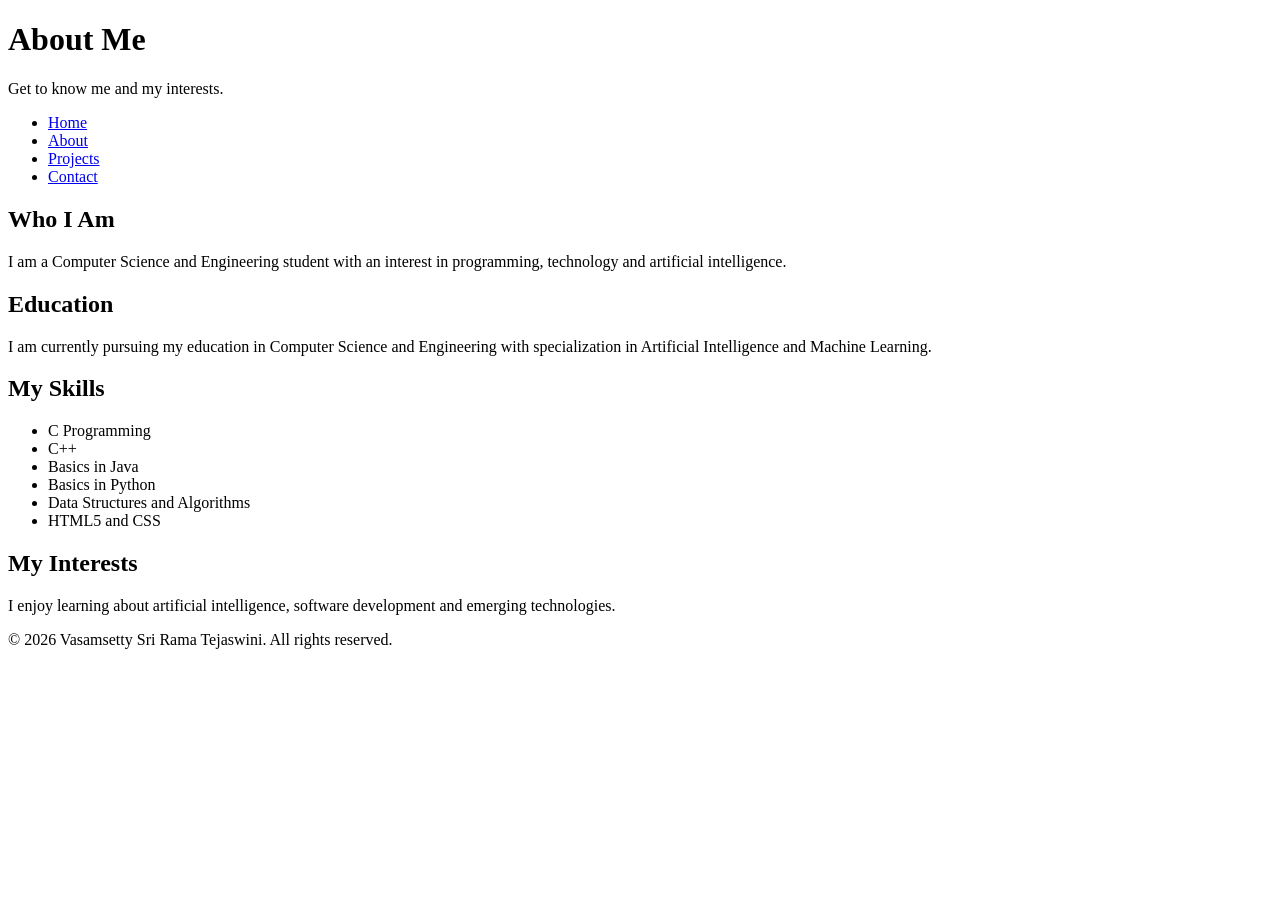
==== about.html @ 848265bd "Add portfolio website" ====
<!DOCTYPE html>
<html lang="en">

<head>
    <meta charset="UTF-8">

    <meta name="viewport" content="width=device-width, initial-scale=1.0">

    <meta name="description"
        content="Learn more about Vasamsetty Sri Rama Tejaswini, a Computer Science and Engineering student specializing in Artificial Intelligence and Machine Learning.">

    <meta name="author" content="Vasamsetty Sri Rama Tejaswini">

    <title>About Me | Vasamsetty Sri Rama Tejaswini</title>

    <link rel="stylesheet" href="css/style.css">
</head>

<body>

    <header>
        <h1>About Me</h1>
        <p>Get to know me and my interests.</p>
    </header>

    <nav aria-label="Main navigation">
        <ul>
            <li>
                <a href="index.html">Home</a>
            </li>

            <li>
                <a href="about.html" aria-current="page">About</a>
            </li>

            <li>
                <a href="projects.html">Projects</a>
            </li>

            <li>
                <a href="contact.html">Contact</a>
            </li>
        </ul>
    </nav>

    <main>

        <section aria-labelledby="who-i-am">
            <h2 id="who-i-am">Who I Am</h2>

            <p>
                I am a Computer Science and Engineering student
                with an interest in programming, technology and
                artificial intelligence.
            </p>
        </section>


        <section aria-labelledby="education">
            <h2 id="education">Education</h2>

            <p>
                I am currently pursuing my education in Computer
                Science and Engineering with specialization in
                Artificial Intelligence and Machine Learning.
            </p>
        </section>


        <section aria-labelledby="skills">
            <h2 id="skills">My Skills</h2>

            <ul>
                <li>C Programming</li>
                <li>C++</li>
                <li>Basics in Java</li>
                <li>Basics in Python</li>
                <li>Data Structures and Algorithms</li>
                <li>HTML5 and CSS</li>
            </ul>
        </section>


        <section aria-labelledby="interests">
            <h2 id="interests">My Interests</h2>

            <p>
                I enjoy learning about artificial intelligence,
                software development and emerging technologies.
            </p>
        </section>

    </main>


    <footer>
        <p>&copy; 2026 Vasamsetty Sri Rama Tejaswini. All rights reserved.</p>
    </footer>

</body>

</html>
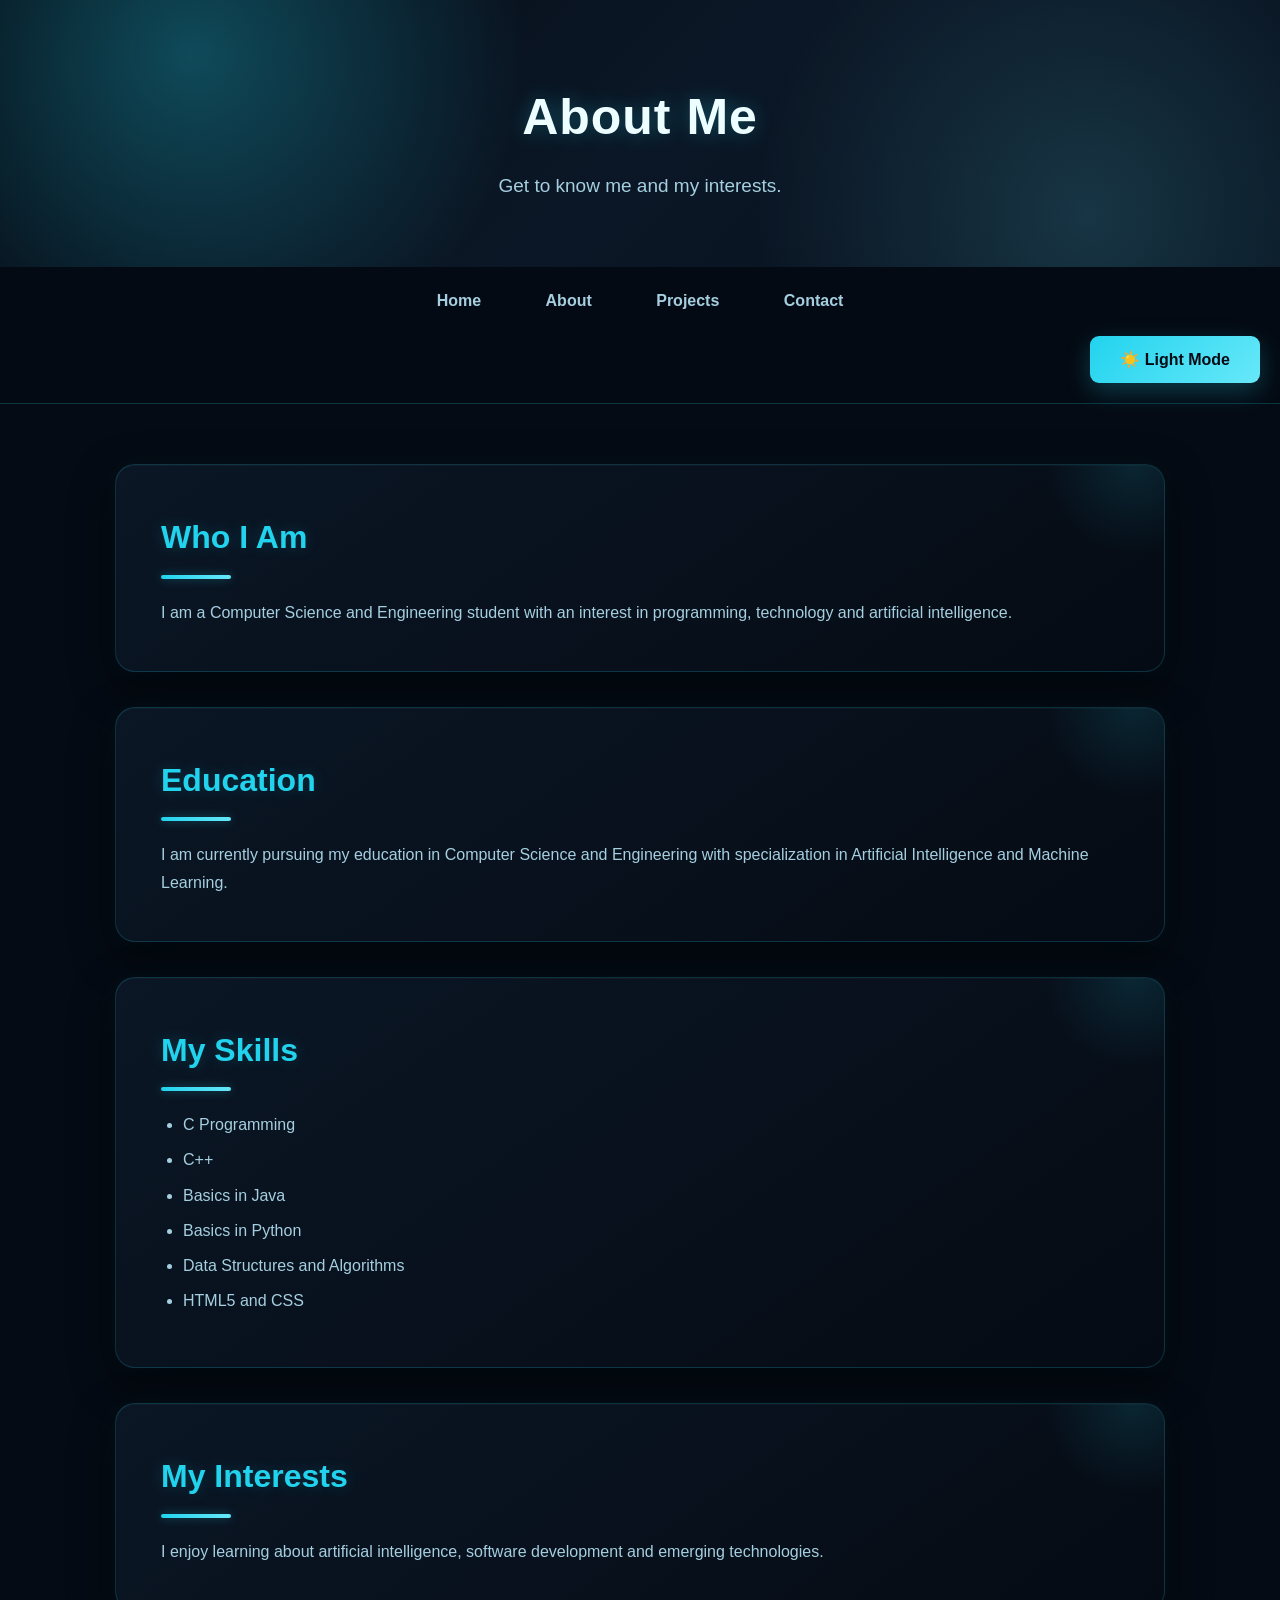
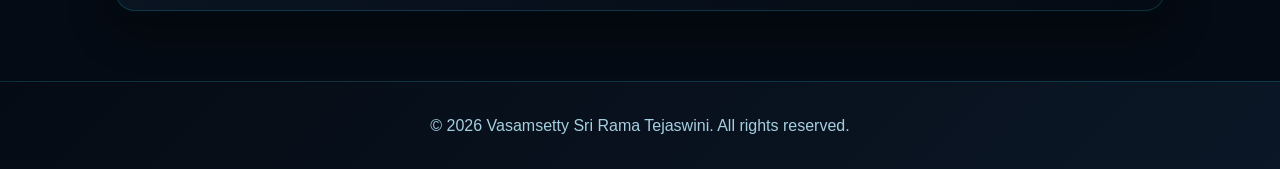
==== commit 95e863af: "Update about.html" ====
--- a/about.html
+++ b/about.html
@@ -41,6 +41,10 @@
                 <a href="contact.html">Contact</a>
             </li>
         </ul>
+
+        <button id="theme-toggle" type="button" aria-label="Toggle light and dark theme">
+            ☀️ Light Mode
+        </button>
     </nav>
 
     <main>
@@ -97,6 +101,27 @@
         <p>&copy; 2026 Vasamsetty Sri Rama Tejaswini. All rights reserved.</p>
     </footer>
 
+    <script>
+    document.addEventListener("DOMContentLoaded", function () {
+
+    const button = document.getElementById("theme-toggle");
+
+    button.addEventListener("click", function () {
+
+        document.documentElement.classList.toggle("light-mode");
+
+        if (document.documentElement.classList.contains("light-mode")) {
+            button.textContent = "🌙 Dark Mode";
+        } else {
+            button.textContent = "☀️ Light Mode";
+        }
+
+    });
+
+});
+</script>
+
 </body>
 
-</html>+</html>
+</html>
--- a/css/style.css
+++ b/css/style.css
@@ -0,0 +1,533 @@
+/* =========================================
+   MODERN DARK CYAN PORTFOLIO
+========================================= */
+
+* {
+    margin: 0;
+    padding: 0;
+    box-sizing: border-box;
+}
+
+html {
+    scroll-behavior: smooth;
+}
+
+body {
+    font-family: "Segoe UI", Arial, sans-serif;
+    background: #050B14;
+    color: #ECFEFF;
+    line-height: 1.7;
+}
+
+
+/* =========================================
+   HEADER
+========================================= */
+
+header {
+    background:
+        radial-gradient(
+            circle at 15% 20%,
+            rgba(34, 211, 238, 0.30),
+            transparent 30%
+        ),
+        radial-gradient(
+            circle at 85% 80%,
+            rgba(103, 232, 249, 0.16),
+            transparent 30%
+        ),
+        linear-gradient(
+            135deg,
+            #050B14,
+            #0B1726,
+            #07111F
+        );
+
+    color: #ECFEFF;
+    text-align: center;
+    padding: 75px 20px 65px;
+    position: relative;
+    overflow: hidden;
+}
+
+header h1 {
+    font-size: 50px;
+    font-weight: 700;
+    letter-spacing: 1px;
+    margin-bottom: 10px;
+    position: relative;
+    z-index: 2;
+
+    text-shadow:
+        0 0 20px rgba(34, 211, 238, 0.30);
+}
+
+header p {
+    font-size: 19px;
+    color: #A5CFE0;
+    position: relative;
+    z-index: 2;
+}
+
+
+/* =========================================
+   NAVIGATION
+========================================= */
+
+nav {
+    background: rgba(5, 11, 20, 0.96);
+    border-bottom: 1px solid rgba(34, 211, 238, 0.22);
+    padding: 20px;
+    text-align: center;
+    position: sticky;
+    top: 0;
+    z-index: 1000;
+    backdrop-filter: blur(12px);
+}
+
+nav ul {
+    list-style: none;
+    padding: 0;
+}
+
+nav ul li {
+    display: inline-block;
+    margin: 0 12px;
+}
+
+nav ul li a {
+    color: #A5CFE0;
+    text-decoration: none;
+    font-size: 16px;
+    font-weight: 600;
+    padding: 10px 18px;
+    border-radius: 8px;
+    transition: all 0.3s ease;
+}
+
+nav ul li a:hover {
+    color: #050B14;
+
+    background:
+        linear-gradient(
+            135deg,
+            #22D3EE,
+            #67E8F9
+        );
+
+    box-shadow:
+        0 5px 25px rgba(34, 211, 238, 0.30);
+
+    transform: translateY(-2px);
+}
+
+
+/* =========================================
+   MAIN AREA
+========================================= */
+
+main {
+    max-width: 1100px;
+    margin: 60px auto;
+    padding: 0 25px;
+}
+
+
+/* =========================================
+   SECTIONS
+========================================= */
+
+section {
+    background:
+        linear-gradient(
+            145deg,
+            rgba(11, 23, 38, 0.98),
+            rgba(5, 11, 20, 0.98)
+        );
+
+    padding: 45px;
+    margin-bottom: 35px;
+    border-radius: 20px;
+
+    border: 1px solid rgba(34, 211, 238, 0.18);
+
+    box-shadow:
+        0 15px 45px rgba(0, 0, 0, 0.45),
+        0 0 25px rgba(34, 211, 238, 0.04),
+        inset 0 1px 0 rgba(255, 255, 255, 0.03);
+
+    position: relative;
+    overflow: hidden;
+}
+
+section::before {
+    content: "";
+    position: absolute;
+    width: 180px;
+    height: 180px;
+
+    background:
+        radial-gradient(
+            circle,
+            rgba(34, 211, 238, 0.12),
+            transparent 70%
+        );
+
+    border-radius: 50%;
+    top: -90px;
+    right: -60px;
+}
+
+section h2 {
+    color: #22D3EE;
+    font-size: 32px;
+    margin-bottom: 20px;
+    position: relative;
+
+    text-shadow:
+        0 0 15px rgba(34, 211, 238, 0.20);
+}
+
+section h2::after {
+    content: "";
+    display: block;
+    width: 70px;
+    height: 4px;
+    margin-top: 10px;
+
+    background:
+        linear-gradient(
+            90deg,
+            #22D3EE,
+            #67E8F9
+        );
+
+    border-radius: 10px;
+
+    box-shadow:
+        0 0 10px rgba(34, 211, 238, 0.35);
+}
+
+section h3 {
+    color: #67E8F9;
+    font-size: 21px;
+    margin-top: 25px;
+    margin-bottom: 10px;
+}
+
+section p {
+    color: #A5CFE0;
+    font-size: 16px;
+}
+
+
+/* =========================================
+   LISTS
+========================================= */
+
+ul {
+    padding-left: 22px;
+}
+
+li {
+    color: #A5CFE0;
+    margin-bottom: 8px;
+}
+
+
+/* =========================================
+   PROJECT CARDS
+========================================= */
+
+.project {
+    background:
+        linear-gradient(
+            135deg,
+            rgba(11, 23, 38, 0.95),
+            rgba(5, 11, 20, 0.95)
+        );
+
+    border: 1px solid rgba(34, 211, 238, 0.16);
+    border-left: 4px solid #22D3EE;
+
+    padding: 28px;
+    margin: 22px 0;
+    border-radius: 14px;
+
+    transition: all 0.3s ease;
+}
+
+.project:hover {
+    transform: translateY(-7px);
+
+    border-color: #67E8F9;
+
+    box-shadow:
+        0 15px 35px rgba(0, 0, 0, 0.45),
+        0 0 30px rgba(34, 211, 238, 0.18);
+}
+
+.project h3 {
+    margin-top: 0;
+    color: #22D3EE;
+}
+
+
+/* =========================================
+   CONTACT INFORMATION
+========================================= */
+
+.contact-info {
+    background:
+        linear-gradient(
+            135deg,
+            rgba(11, 23, 38, 0.90),
+            rgba(5, 11, 20, 0.95)
+        );
+
+    padding: 28px;
+    margin: 25px 0;
+
+    border-radius: 15px;
+
+    border: 1px solid rgba(34, 211, 238, 0.18);
+
+    box-shadow:
+        0 10px 30px rgba(0, 0, 0, 0.30);
+}
+
+.contact-info h3 {
+    margin-top: 0;
+    color: #22D3EE;
+    font-size: 22px;
+}
+
+.contact-info p {
+    margin: 8px 0;
+    color: #A5CFE0;
+}
+
+
+/* =========================================
+   LINKS
+========================================= */
+
+a {
+    color: #22D3EE;
+    transition: all 0.3s ease;
+}
+
+a:hover {
+    color: #67E8F9;
+}
+
+
+/* =========================================
+   CONTACT FORM
+========================================= */
+
+form {
+    background:
+        linear-gradient(
+            145deg,
+            rgba(11, 23, 38, 0.98),
+            rgba(5, 11, 20, 0.98)
+        );
+
+    padding: 35px;
+
+    border: 1px solid rgba(34, 211, 238, 0.18);
+
+    border-radius: 15px;
+
+    margin-top: 25px;
+
+    box-shadow:
+        0 10px 35px rgba(0, 0, 0, 0.30);
+}
+
+fieldset {
+    border: none;
+}
+
+legend {
+    color: #22D3EE;
+    font-size: 23px;
+    font-weight: 700;
+    margin-bottom: 20px;
+}
+
+label {
+    display: block;
+
+    color: #ECFEFF;
+
+    font-weight: 600;
+
+    margin-top: 18px;
+    margin-bottom: 7px;
+}
+
+input,
+textarea {
+    width: 100%;
+
+    padding: 14px 16px;
+
+    border: 1px solid rgba(165, 207, 224, 0.25);
+
+    border-radius: 9px;
+
+    background: rgba(5, 11, 20, 0.80);
+
+    color: #ECFEFF;
+
+    font-size: 16px;
+
+    font-family: inherit;
+
+    transition: all 0.3s ease;
+}
+
+input::placeholder,
+textarea::placeholder {
+    color: #527080;
+}
+
+input:focus,
+textarea:focus {
+    outline: none;
+
+    border-color: #67E8F9;
+
+    background: rgba(11, 23, 38, 0.95);
+
+    box-shadow:
+        0 0 0 3px rgba(103, 232, 249, 0.10),
+        0 0 25px rgba(34, 211, 238, 0.15);
+}
+
+textarea {
+    min-height: 160px;
+    resize: vertical;
+}
+
+
+/* =========================================
+   SEND MESSAGE BUTTON
+========================================= */
+
+button {
+    display: block;
+
+    margin-left: auto;
+    margin-top: 22px;
+
+    padding: 14px 30px;
+
+    background:
+        linear-gradient(
+            135deg,
+            #22D3EE,
+            #67E8F9
+        );
+
+    color: #050B14;
+
+    border: none;
+
+    border-radius: 9px;
+
+    font-size: 16px;
+
+    font-weight: 700;
+
+    cursor: pointer;
+
+    box-shadow:
+        0 8px 25px rgba(34, 211, 238, 0.25);
+
+    transition: all 0.3s ease;
+}
+
+button:hover {
+    transform: translateY(-3px);
+
+    box-shadow:
+        0 12px 35px rgba(34, 211, 238, 0.40);
+}
+
+
+/* =========================================
+   FOOTER
+========================================= */
+
+footer {
+    background:
+        linear-gradient(
+            135deg,
+            #050B14,
+            #0B1726
+        );
+
+    color: #A5CFE0;
+
+    text-align: center;
+
+    padding: 30px 20px;
+
+    margin-top: 70px;
+
+    border-top:
+        1px solid rgba(34, 211, 238, 0.18);
+}
+
+footer p {
+    margin: 0;
+}
+
+
+/* =========================================
+   MOBILE
+========================================= */
+
+@media (max-width: 700px) {
+
+    header {
+        padding: 55px 20px;
+    }
+
+    header h1 {
+        font-size: 36px;
+    }
+
+    header p {
+        font-size: 16px;
+    }
+
+    nav ul li {
+        margin: 4px 2px;
+    }
+
+    nav ul li a {
+        padding: 8px 10px;
+        font-size: 14px;
+    }
+
+    main {
+        margin: 35px auto;
+        padding: 0 15px;
+    }
+
+    section {
+        padding: 28px 22px;
+    }
+
+    section h2 {
+        font-size: 27px;
+    }
+
+    form {
+        padding: 25px 20px;
+    }
+}
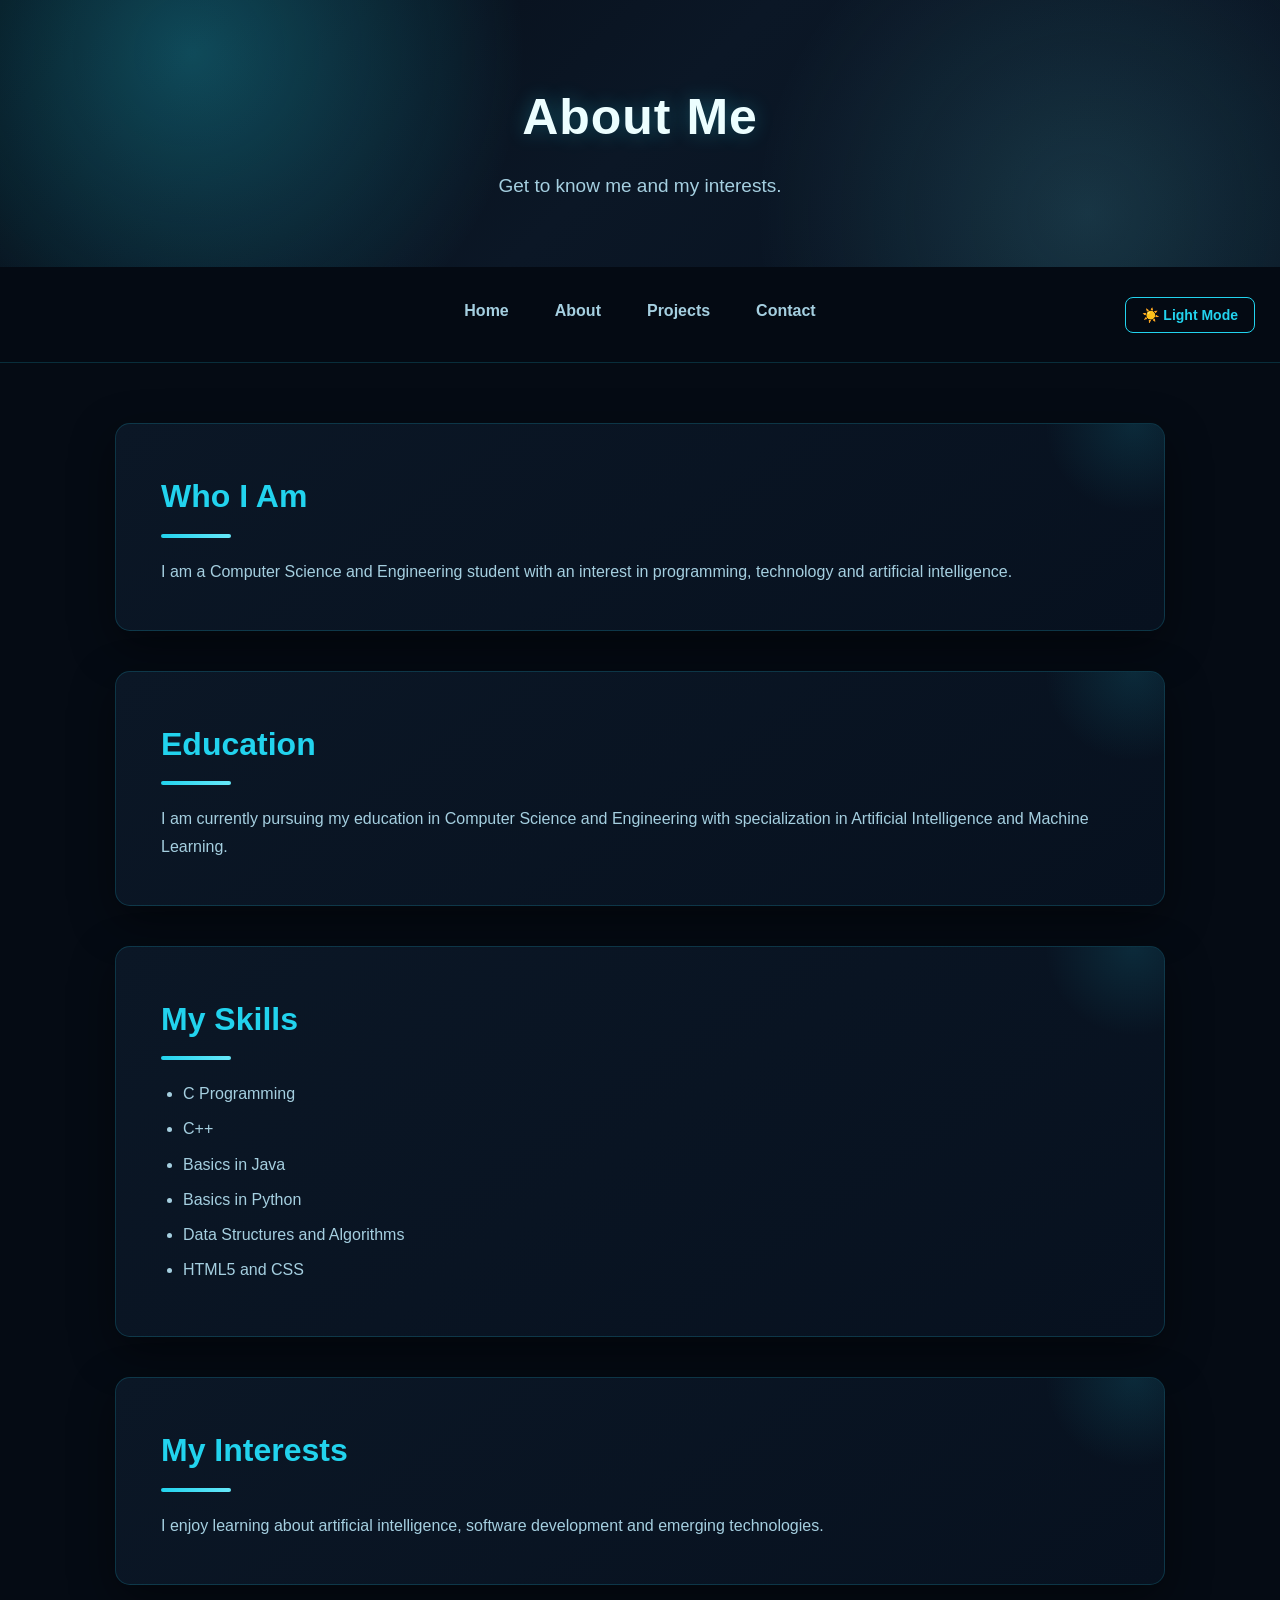
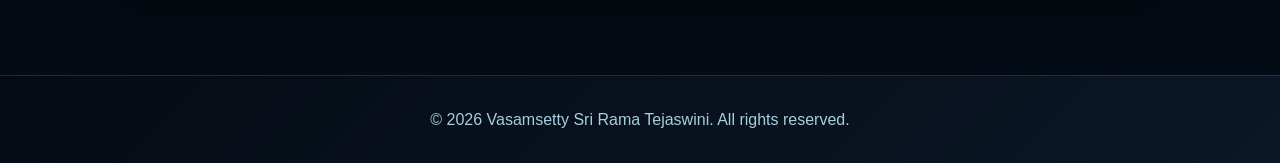
==== commit 501d2cbf: "Update about.html" ====
--- a/about.html
+++ b/about.html
@@ -101,27 +101,8 @@
         <p>&copy; 2026 Vasamsetty Sri Rama Tejaswini. All rights reserved.</p>
     </footer>
 
-    <script>
-    document.addEventListener("DOMContentLoaded", function () {
-
-    const button = document.getElementById("theme-toggle");
-
-    button.addEventListener("click", function () {
-
-        document.documentElement.classList.toggle("light-mode");
-
-        if (document.documentElement.classList.contains("light-mode")) {
-            button.textContent = "🌙 Dark Mode";
-        } else {
-            button.textContent = "☀️ Light Mode";
-        }
-
-    });
-
-});
-</script>
+<script src="js/script.js"></script>
 
 </body>
 
 </html>
-</html>
--- a/css/style.css
+++ b/css/style.css
@@ -1,5 +1,60 @@
 /* =========================================
-   MODERN DARK CYAN PORTFOLIO
+   CUSTOM THEME VARIABLES
+========================================= */
+
+:root {
+    --bg-color: #050B14;
+    --header-color: #0B1726;
+    --surface-color: #0B1726;
+    --surface-dark: #07111F;
+
+    --primary-color: #22D3EE;
+    --secondary-color: #67E8F9;
+
+    --text-color: #ECFEFF;
+    --muted-text: #A5CFE0;
+
+    --border-color: rgba(34, 211, 238, 0.18);
+
+    --input-bg: #050B14;
+    --nav-bg: rgba(5, 11, 20, 0.96);
+
+    --shadow: 0 15px 45px rgba(0, 0, 0, 0.45);
+
+    --transition: 0.3s ease;
+}
+
+
+/* =========================================
+   LIGHT THEME
+========================================= */
+
+[data-theme="light"] {
+
+    --bg-color: #F0FDFA;
+    --header-color: #E0F7FA;
+
+    --surface-color: #FFFFFF;
+    --surface-dark: #F8FAFC;
+
+    --primary-color: #0891B2;
+    --secondary-color: #0E7490;
+
+    --text-color: #0F172A;
+    --muted-text: #475569;
+
+    --border-color: rgba(8, 145, 178, 0.25);
+
+    --input-bg: #FFFFFF;
+    --nav-bg: rgba(255, 255, 255, 0.96);
+
+    --shadow:
+        0 15px 40px rgba(15, 23, 42, 0.12);
+}
+
+
+/* =========================================
+   RESET
 ========================================= */
 
 * {
@@ -8,15 +63,24 @@
     box-sizing: border-box;
 }
 
+
 html {
     scroll-behavior: smooth;
 }
 
+
 body {
     font-family: "Segoe UI", Arial, sans-serif;
-    background: #050B14;
-    color: #ECFEFF;
+
+    background: var(--bg-color);
+
+    color: var(--text-color);
+
     line-height: 1.7;
+
+    transition:
+        background-color var(--transition),
+        color var(--transition);
 }
 
 
@@ -25,145 +89,268 @@
 ========================================= */
 
 header {
+
     background:
         radial-gradient(
             circle at 15% 20%,
             rgba(34, 211, 238, 0.30),
             transparent 30%
         ),
+
         radial-gradient(
             circle at 85% 80%,
             rgba(103, 232, 249, 0.16),
             transparent 30%
         ),
+
         linear-gradient(
             135deg,
-            #050B14,
-            #0B1726,
-            #07111F
-        );
-
-    color: #ECFEFF;
+            var(--bg-color),
+            var(--header-color),
+            var(--surface-dark)
+        );
+
+    color: var(--text-color);
+
     text-align: center;
-    padding: 75px 20px 65px;
-    position: relative;
-    overflow: hidden;
-}
+
+    padding: 45px 15px;
+
+    transition:
+        background var(--transition),
+        color var(--transition);
+}
+
 
 header h1 {
-    font-size: 50px;
+
+    font-size: 32px;
+
     font-weight: 700;
+
     letter-spacing: 1px;
+
     margin-bottom: 10px;
-    position: relative;
-    z-index: 2;
 
     text-shadow:
         0 0 20px rgba(34, 211, 238, 0.30);
 }
 
+
 header p {
-    font-size: 19px;
-    color: #A5CFE0;
+
+    font-size: 15px;
+
+    color: var(--muted-text);
+}
+
+
+/* =========================================
+   NAVIGATION - FLEXBOX
+========================================= */
+
+nav {
+
+    background: var(--nav-bg);
+
+    border-bottom:
+        1px solid var(--border-color);
+
+    padding: 12px;
+
+    text-align: center;
+
+    position: sticky;
+
+    top: 0;
+
+    z-index: 1000;
+
+    backdrop-filter: blur(12px);
+
+    transition:
+        background var(--transition);
+}
+
+
+nav ul {
+
+    list-style: none;
+
+    padding: 0;
+
+    display: flex;
+
+    flex-direction: column;
+
+    justify-content: center;
+
+    align-items: center;
+
+    gap: 5px;
+}
+
+
+nav ul li {
+
+    width: 100%;
+}
+
+
+nav ul li a {
+
+    display: block;
+
+    width: 100%;
+
+    color: var(--muted-text);
+
+    text-decoration: none;
+
+    text-align: center;
+
+    font-size: 14px;
+
+    font-weight: 600;
+
+    padding: 8px 10px;
+
+    border-radius: 8px;
+
+    transition:
+        all var(--transition);
+}
+
+
+nav ul li a:hover {
+
+    color: var(--bg-color);
+
+    background:
+        linear-gradient(
+            135deg,
+            var(--primary-color),
+            var(--secondary-color)
+        );
+
+    box-shadow:
+        0 5px 25px
+        rgba(34, 211, 238, 0.30);
+
+    transform: translateY(-2px);
+}
+
+
+/* =========================================
+   THEME BUTTON - RIGHT SIDE
+========================================= */
+
+#theme-toggle {
+    position: absolute;
+    right: 25px;
+    top: 50%;
+    transform: translateY(-50%);
+
+    padding: 9px 16px;
+    width: auto;
+
+    background: transparent;
+
+    color: var(--primary-color);
+
+    border: 1px solid var(--primary-color);
+
+    border-radius: 8px;
+
+    font-size: 14px;
+    font-weight: 600;
+
+    cursor: pointer;
+
+    transition: all 0.3s ease;
+}
+
+    #theme-toggle:hover {
+    background: var(--primary-color);
+    color: var(--bg-color);
+
+    transform: translateY(-50%) translateY(-2px);
+
+    box-shadow:
+        0 5px 20px rgba(34, 211, 238, 0.25);
+}
+
+
+/* =========================================
+   MAIN AREA - CSS GRID
+========================================= */
+
+main {
+
+    max-width: 1100px;
+
+    margin: 30px auto;
+
+    padding: 0 12px;
+
+    display: grid;
+
+    grid-template-columns: 1fr;
+
+    gap: 20px;
+}
+
+
+/* =========================================
+   SECTIONS
+========================================= */
+
+section {
+
+    background:
+        linear-gradient(
+            145deg,
+            var(--surface-color),
+            var(--surface-dark)
+        );
+
+    padding: 28px 20px;
+
+    margin-bottom: 20px;
+
+    border-radius: 15px;
+
+    border:
+        1px solid var(--border-color);
+
+    box-shadow: var(--shadow);
+
     position: relative;
-    z-index: 2;
-}
-
-
-/* =========================================
-   NAVIGATION
-========================================= */
-
-nav {
-    background: rgba(5, 11, 20, 0.96);
-    border-bottom: 1px solid rgba(34, 211, 238, 0.22);
-    padding: 20px;
-    text-align: center;
-    position: sticky;
-    top: 0;
-    z-index: 1000;
-    backdrop-filter: blur(12px);
-}
-
-nav ul {
-    list-style: none;
-    padding: 0;
-}
-
-nav ul li {
-    display: inline-block;
-    margin: 0 12px;
-}
-
-nav ul li a {
-    color: #A5CFE0;
-    text-decoration: none;
-    font-size: 16px;
-    font-weight: 600;
-    padding: 10px 18px;
-    border-radius: 8px;
-    transition: all 0.3s ease;
-}
-
-nav ul li a:hover {
-    color: #050B14;
-
-    background:
-        linear-gradient(
-            135deg,
-            #22D3EE,
-            #67E8F9
-        );
-
-    box-shadow:
-        0 5px 25px rgba(34, 211, 238, 0.30);
-
-    transform: translateY(-2px);
-}
-
-
-/* =========================================
-   MAIN AREA
-========================================= */
-
-main {
-    max-width: 1100px;
-    margin: 60px auto;
-    padding: 0 25px;
-}
-
-
-/* =========================================
-   SECTIONS
-========================================= */
-
-section {
-    background:
-        linear-gradient(
-            145deg,
-            rgba(11, 23, 38, 0.98),
-            rgba(5, 11, 20, 0.98)
-        );
-
-    padding: 45px;
-    margin-bottom: 35px;
-    border-radius: 20px;
-
-    border: 1px solid rgba(34, 211, 238, 0.18);
-
-    box-shadow:
-        0 15px 45px rgba(0, 0, 0, 0.45),
-        0 0 25px rgba(34, 211, 238, 0.04),
-        inset 0 1px 0 rgba(255, 255, 255, 0.03);
-
-    position: relative;
+
     overflow: hidden;
-}
+
+    transition:
+        background var(--transition),
+        border var(--transition),
+        box-shadow var(--transition),
+        transform var(--transition);
+}
+
+
+section:hover {
+
+    transform: translateY(-5px);
+}
+
 
 section::before {
+
     content: "";
+
     position: absolute;
+
     width: 180px;
+
     height: 180px;
 
     background:
@@ -174,360 +361,952 @@
         );
 
     border-radius: 50%;
+
     top: -90px;
+
     right: -60px;
 }
 
+
 section h2 {
-    color: #22D3EE;
-    font-size: 32px;
+
+    color: var(--primary-color);
+
+    font-size: 26px;
+
     margin-bottom: 20px;
+
     position: relative;
-
-    text-shadow:
-        0 0 15px rgba(34, 211, 238, 0.20);
-}
+}
+
 
 section h2::after {
+
     content: "";
+
     display: block;
+
     width: 70px;
+
     height: 4px;
+
     margin-top: 10px;
 
     background:
         linear-gradient(
             90deg,
-            #22D3EE,
-            #67E8F9
+            var(--primary-color),
+            var(--secondary-color)
         );
 
     border-radius: 10px;
+}
+
+
+section h3 {
+
+    color: var(--secondary-color);
+
+    font-size: 21px;
+
+    margin-top: 25px;
+
+    margin-bottom: 10px;
+}
+
+
+section p {
+
+    color: var(--muted-text);
+
+    font-size: 15px;
+}
+
+
+/* =========================================
+   LISTS
+========================================= */
+
+ul {
+
+    padding-left: 22px;
+}
+
+
+li {
+
+    color: var(--muted-text);
+
+    margin-bottom: 8px;
+}
+
+
+/* =========================================
+   CURRENT LEARNING - CSS GRID
+========================================= */
+
+.learning-section {
+
+    display: grid;
+
+    grid-template-columns: 1fr;
+
+    gap: 20px;
+}
+
+
+.learning-section h2 {
+
+    grid-column: 1 / -1;
+}
+
+
+.learning-section article {
+
+    background:
+        linear-gradient(
+            135deg,
+            var(--surface-color),
+            var(--surface-dark)
+        );
+
+    padding: 25px;
+
+    border:
+        1px solid var(--border-color);
+
+    border-left:
+        4px solid var(--primary-color);
+
+    border-radius: 14px;
+
+    transition:
+        transform var(--transition),
+        box-shadow var(--transition);
+}
+
+
+.learning-section article:hover {
+
+    transform: translateY(-7px);
 
     box-shadow:
-        0 0 10px rgba(34, 211, 238, 0.35);
-}
-
-section h3 {
-    color: #67E8F9;
-    font-size: 21px;
+        0 15px 35px rgba(0, 0, 0, 0.25),
+
+        0 0 25px
+        rgba(34, 211, 238, 0.15);
+}
+
+
+.learning-section article h3 {
+
+    color: var(--secondary-color);
+
+    margin-top: 0;
+
+    margin-bottom: 10px;
+}
+
+
+.learning-section article p {
+
+    color: var(--muted-text);
+
+    font-size: 15px;
+}
+
+
+/* =========================================
+   PROJECT CARDS
+========================================= */
+
+.project {
+
+    background:
+        linear-gradient(
+            135deg,
+            var(--surface-color),
+            var(--surface-dark)
+        );
+
+    border:
+        1px solid var(--border-color);
+
+    border-left:
+        4px solid var(--primary-color);
+
+    padding: 28px;
+
+    margin: 22px 0;
+
+    border-radius: 14px;
+
+    transition:
+        all var(--transition);
+}
+
+
+.project:hover {
+
+    transform: translateY(-7px);
+
+    border-color:
+        var(--secondary-color);
+
+    box-shadow:
+        0 15px 35px rgba(0, 0, 0, 0.25),
+
+        0 0 30px
+        rgba(34, 211, 238, 0.18);
+}
+
+
+.project h3 {
+
+    margin-top: 0;
+
+    color: var(--primary-color);
+}
+
+
+/* =========================================
+   CONTACT INFORMATION
+========================================= */
+
+.contact-info {
+
+    background:
+        linear-gradient(
+            135deg,
+            var(--surface-color),
+            var(--surface-dark)
+        );
+
+    padding: 28px;
+
+    margin: 25px 0;
+
+    border-radius: 15px;
+
+    border:
+        1px solid var(--border-color);
+
+    box-shadow:
+        0 10px 30px
+        rgba(0, 0, 0, 0.20);
+}
+
+
+.contact-info h3 {
+
+    margin-top: 0;
+
+    color: var(--primary-color);
+
+    font-size: 22px;
+}
+
+
+.contact-info p {
+
+    margin: 8px 0;
+
+    color: var(--muted-text);
+}
+
+
+/* =========================================
+   LINKS
+========================================= */
+
+a {
+
+    color: var(--primary-color);
+
+    transition:
+        color var(--transition);
+}
+
+
+a:hover {
+
+    color: var(--secondary-color);
+}
+
+
+/* =========================================
+   CONTACT FORM
+========================================= */
+
+form {
+
+    background:
+        linear-gradient(
+            145deg,
+            var(--surface-color),
+            var(--surface-dark)
+        );
+
+    padding: 25px 18px;
+
+    border:
+        1px solid var(--border-color);
+
+    border-radius: 15px;
+
     margin-top: 25px;
-    margin-bottom: 10px;
-}
-
-section p {
-    color: #A5CFE0;
-    font-size: 16px;
-}
-
-
-/* =========================================
-   LISTS
-========================================= */
-
-ul {
-    padding-left: 22px;
-}
-
-li {
-    color: #A5CFE0;
-    margin-bottom: 8px;
-}
-
-
-/* =========================================
-   PROJECT CARDS
-========================================= */
-
-.project {
-    background:
-        linear-gradient(
-            135deg,
-            rgba(11, 23, 38, 0.95),
-            rgba(5, 11, 20, 0.95)
-        );
-
-    border: 1px solid rgba(34, 211, 238, 0.16);
-    border-left: 4px solid #22D3EE;
-
-    padding: 28px;
-    margin: 22px 0;
-    border-radius: 14px;
-
-    transition: all 0.3s ease;
-}
-
-.project:hover {
-    transform: translateY(-7px);
-
-    border-color: #67E8F9;
 
     box-shadow:
-        0 15px 35px rgba(0, 0, 0, 0.45),
-        0 0 30px rgba(34, 211, 238, 0.18);
-}
-
-.project h3 {
-    margin-top: 0;
-    color: #22D3EE;
-}
-
-
-/* =========================================
-   CONTACT INFORMATION
-========================================= */
-
-.contact-info {
-    background:
-        linear-gradient(
-            135deg,
-            rgba(11, 23, 38, 0.90),
-            rgba(5, 11, 20, 0.95)
-        );
-
-    padding: 28px;
-    margin: 25px 0;
-
-    border-radius: 15px;
-
-    border: 1px solid rgba(34, 211, 238, 0.18);
-
-    box-shadow:
-        0 10px 30px rgba(0, 0, 0, 0.30);
-}
-
-.contact-info h3 {
-    margin-top: 0;
-    color: #22D3EE;
-    font-size: 22px;
-}
-
-.contact-info p {
-    margin: 8px 0;
-    color: #A5CFE0;
-}
-
-
-/* =========================================
-   LINKS
-========================================= */
-
-a {
-    color: #22D3EE;
-    transition: all 0.3s ease;
-}
-
-a:hover {
-    color: #67E8F9;
-}
-
-
-/* =========================================
-   CONTACT FORM
-========================================= */
-
-form {
-    background:
-        linear-gradient(
-            145deg,
-            rgba(11, 23, 38, 0.98),
-            rgba(5, 11, 20, 0.98)
-        );
-
-    padding: 35px;
-
-    border: 1px solid rgba(34, 211, 238, 0.18);
-
-    border-radius: 15px;
-
-    margin-top: 25px;
-
-    box-shadow:
-        0 10px 35px rgba(0, 0, 0, 0.30);
-}
+        0 10px 35px
+        rgba(0, 0, 0, 0.20);
+}
+
 
 fieldset {
+
     border: none;
 }
 
+
 legend {
-    color: #22D3EE;
+
+    color: var(--primary-color);
+
     font-size: 23px;
+
     font-weight: 700;
+
     margin-bottom: 20px;
 }
 
+
 label {
+
     display: block;
 
-    color: #ECFEFF;
+    color: var(--text-color);
 
     font-weight: 600;
 
     margin-top: 18px;
+
     margin-bottom: 7px;
 }
+
 
 input,
 textarea {
+
     width: 100%;
 
     padding: 14px 16px;
 
-    border: 1px solid rgba(165, 207, 224, 0.25);
+    border:
+        1px solid var(--border-color);
 
     border-radius: 9px;
 
-    background: rgba(5, 11, 20, 0.80);
-
-    color: #ECFEFF;
+    background: var(--input-bg);
+
+    color: var(--text-color);
 
     font-size: 16px;
 
     font-family: inherit;
 
-    transition: all 0.3s ease;
-}
+    transition:
+        all var(--transition);
+}
+
 
 input::placeholder,
 textarea::placeholder {
-    color: #527080;
-}
+
+    color: #78909C;
+}
+
 
 input:focus,
 textarea:focus {
+
     outline: none;
 
+    border-color:
+        var(--secondary-color);
+
+    box-shadow:
+        0 0 0 3px
+        rgba(103, 232, 249, 0.10),
+
+        0 0 25px
+        rgba(34, 211, 238, 0.15);
+}
+
+
+textarea {
+
+    min-height: 160px;
+
+    resize: vertical;
+}
+
+
+/* =========================================
+   SEND MESSAGE BUTTON
+========================================= */
+
+form button {
+
+    display: block;
+
+    width: 100%;
+
+    margin-top: 22px;
+
+    padding: 14px 30px;
+
+    background:
+        linear-gradient(
+            135deg,
+            var(--primary-color),
+            var(--secondary-color)
+        );
+
+    color: var(--bg-color);
+
+    border: none;
+
+    border-radius: 9px;
+
+    font-size: 16px;
+
+    font-weight: 700;
+
+    cursor: pointer;
+
+    box-shadow:
+        0 8px 25px
+        rgba(34, 211, 238, 0.25);
+
+    transition:
+        all var(--transition);
+}
+
+
+form button:hover {
+
+    transform: translateY(-3px);
+
+    box-shadow:
+        0 12px 35px
+        rgba(34, 211, 238, 0.40);
+}
+
+
+/* =========================================
+   FOOTER
+========================================= */
+
+footer {
+
+    background:
+        linear-gradient(
+            135deg,
+            var(--bg-color),
+            var(--header-color)
+        );
+
+    color: var(--muted-text);
+
+    text-align: center;
+
+    padding: 30px 20px;
+
+    margin-top: 50px;
+
+    border-top:
+        1px solid var(--border-color);
+
+    transition:
+        background var(--transition);
+}
+
+
+footer p {
+
+    margin: 0;
+}
+
+
+/* =========================================
+   TABLET
+========================================= */
+
+@media (min-width: 768px) {
+
+    header {
+        padding: 60px 20px;
+    }
+
+
+    header h1 {
+        font-size: 42px;
+    }
+
+
+    header p {
+        font-size: 17px;
+    }
+
+
+    nav {
+        padding: 20px;
+    }
+
+
+    nav ul {
+
+        flex-direction: row;
+
+        gap: 10px;
+    }
+
+
+    nav ul li {
+
+        width: auto;
+    }
+
+
+    nav ul li a {
+
+        width: auto;
+
+        padding: 10px 18px;
+
+        font-size: 16px;
+    }
+
+
+    #theme-toggle {
+
+        display: inline-block;
+
+        margin-left: 15px;
+
+        margin-top: 0;
+    }
+
+
+    main {
+
+        margin: 45px auto;
+
+        padding: 0 20px;
+    }
+
+
+    section {
+
+        padding: 35px 25px;
+    }
+
+
+    section h2 {
+
+        font-size: 30px;
+    }
+
+
+    section p {
+
+        font-size: 16px;
+    }
+
+
+    .learning-section {
+
+        grid-template-columns:
+            repeat(2, 1fr);
+
+        gap: 25px;
+    }
+
+
+    form {
+
+        padding: 35px;
+    }
+
+
+    form button {
+
+        width: auto;
+    }
+
+
+    footer {
+
+        margin-top: 60px;
+    }
+}
+
+
+/* =========================================
+   DESKTOP
+========================================= */
+
+@media (min-width: 1024px) {
+
+    header {
+
+        padding: 75px 20px 65px;
+    }
+
+
+    header h1 {
+
+        font-size: 50px;
+    }
+
+
+    header p {
+
+        font-size: 19px;
+    }
+
+
+    main {
+
+        margin: 60px auto;
+
+        padding: 0 25px;
+    }
+
+
+    section {
+
+        padding: 45px;
+    }
+
+
+    section h2 {
+
+        font-size: 32px;
+    }
+
+
+    .learning-section {
+
+        grid-template-columns:
+            repeat(3, 1fr);
+
+        gap: 25px;
+    }
+
+
+    footer {
+
+        margin-top: 70px;
+    }
+}
+
+
+/* =========================================
+   ACCESSIBILITY
+========================================= */
+
+nav a:focus-visible,
+button:focus-visible,
+input:focus-visible,
+textarea:focus-visible {
+
+    outline:
+        3px solid var(--secondary-color);
+
+    outline-offset: 3px;
+}
+
+
+/* =========================================
+   REDUCED MOTION
+========================================= */
+
+@media (prefers-reduced-motion: reduce) {
+
+    html {
+
+        scroll-behavior: auto;
+    }
+
+
+    * {
+
+        transition: none !important;
+
+        animation: none !important;
+    }
+}
+/* =========================================
+   SLATE BLUE LIGHT THEME
+========================================= */
+
+html.light-mode body {
+    background: #B8CCD1;
+    color: #172B34;
+}
+
+
+/* =========================================
+   HEADER
+========================================= */
+
+html.light-mode header {
+    background:
+        radial-gradient(
+            circle at 15% 20%,
+            rgba(34, 211, 238, 0.28),
+            transparent 32%
+        ),
+        radial-gradient(
+            circle at 85% 80%,
+            rgba(8, 145, 178, 0.18),
+            transparent 32%
+        ),
+        linear-gradient(
+            135deg,
+            #8FAFB7,
+            #B8CCD1,
+            #9EBBC2
+        );
+
+    color: #102A33;
+}
+
+html.light-mode header h1 {
+    color: #102A33;
+    text-shadow: 0 0 15px rgba(34, 211, 238, 0.20);
+}
+
+html.light-mode header p {
+    color: #365761;
+}
+
+
+/* =========================================
+   NAVIGATION
+========================================= */
+
+html.light-mode nav {
+    background: rgba(31, 61, 70, 0.96);
+    border-bottom: 1px solid rgba(34, 211, 238, 0.30);
+}
+
+html.light-mode nav ul li a {
+    color: #C8E3E7;
+}
+
+html.light-mode nav ul li a:hover {
+    color: #102A33;
+}
+
+
+/* =========================================
+   MAIN SECTIONS
+========================================= */
+
+html.light-mode section {
+    background:
+        linear-gradient(
+            145deg,
+            #D3E1E4,
+            #BFD1D5
+        );
+
+    border: 1px solid rgba(8, 100, 120, 0.25);
+
+    box-shadow:
+        0 15px 40px rgba(30, 60, 70, 0.20);
+}
+
+html.light-mode section h2 {
+    color: #08758A;
+
+    text-shadow:
+        0 0 12px rgba(8, 117, 138, 0.15);
+}
+
+html.light-mode section h3 {
+    color: #08677A;
+}
+
+html.light-mode section p {
+    color: #38545C;
+}
+
+
+/* =========================================
+   LISTS
+========================================= */
+
+html.light-mode li {
+    color: #38545C;
+}
+
+
+/* =========================================
+   LEARNING CARDS
+========================================= */
+
+html.light-mode .learning-section article {
+    background:
+        linear-gradient(
+            135deg,
+            #CBDDE1,
+            #B5CBD0
+        );
+
+    border: 1px solid rgba(8, 100, 120, 0.25);
+
+    border-left: 4px solid #0891B2;
+
+    box-shadow:
+        0 8px 20px rgba(30, 60, 70, 0.12);
+}
+
+html.light-mode .learning-section article:hover {
+    box-shadow:
+        0 15px 35px rgba(30, 60, 70, 0.20),
+        0 0 25px rgba(34, 211, 238, 0.15);
+}
+
+
+/* =========================================
+   PROJECT CARDS
+========================================= */
+
+html.light-mode .project {
+    background:
+        linear-gradient(
+            135deg,
+            #CBDDE1,
+            #B5CBD0
+        );
+
+    border: 1px solid rgba(8, 100, 120, 0.25);
+
+    border-left: 4px solid #0891B2;
+}
+
+html.light-mode .project h3 {
+    color: #08758A;
+}
+
+
+/* =========================================
+   CONTACT INFORMATION
+========================================= */
+
+html.light-mode .contact-info {
+    background:
+        linear-gradient(
+            135deg,
+            #CBDDE1,
+            #B5CBD0
+        );
+
+    border: 1px solid rgba(8, 100, 120, 0.25);
+}
+
+html.light-mode .contact-info h3 {
+    color: #08758A;
+}
+
+html.light-mode .contact-info p {
+    color: #38545C;
+}
+
+
+/* =========================================
+   CONTACT FORM
+========================================= */
+
+html.light-mode form {
+    background:
+        linear-gradient(
+            145deg,
+            #CBDDE1,
+            #B5CBD0
+        );
+
+    border: 1px solid rgba(8, 100, 120, 0.25);
+}
+
+html.light-mode legend {
+    color: #08758A;
+}
+
+html.light-mode label {
+    color: #17343D;
+}
+
+html.light-mode input,
+html.light-mode textarea {
+    background: #AFC7CC;
+
+    color: #172B34;
+
+    border: 1px solid rgba(8, 100, 120, 0.30);
+}
+
+html.light-mode input::placeholder,
+html.light-mode textarea::placeholder {
+    color: #58747C;
+}
+
+html.light-mode input:focus,
+html.light-mode textarea:focus {
+    background: #C5D9DD;
+}
+
+
+/* =========================================
+   LINKS
+========================================= */
+
+html.light-mode a {
+    color: #08758A;
+}
+
+html.light-mode a:hover {
+    color: #055968;
+}
+
+
+/* =========================================
+   THEME BUTTON
+========================================= */
+
+html.light-mode #theme-toggle {
+    color: #67E8F9;
     border-color: #67E8F9;
-
-    background: rgba(11, 23, 38, 0.95);
-
-    box-shadow:
-        0 0 0 3px rgba(103, 232, 249, 0.10),
-        0 0 25px rgba(34, 211, 238, 0.15);
-}
-
-textarea {
-    min-height: 160px;
-    resize: vertical;
-}
-
-
-/* =========================================
-   SEND MESSAGE BUTTON
-========================================= */
-
-button {
-    display: block;
-
-    margin-left: auto;
-    margin-top: 22px;
-
-    padding: 14px 30px;
-
+}
+
+
+/* =========================================
+   FOOTER
+========================================= */
+
+html.light-mode footer {
     background:
         linear-gradient(
             135deg,
-            #22D3EE,
-            #67E8F9
-        );
-
-    color: #050B14;
-
-    border: none;
-
-    border-radius: 9px;
-
-    font-size: 16px;
-
-    font-weight: 700;
-
-    cursor: pointer;
-
-    box-shadow:
-        0 8px 25px rgba(34, 211, 238, 0.25);
-
-    transition: all 0.3s ease;
-}
-
-button:hover {
-    transform: translateY(-3px);
-
-    box-shadow:
-        0 12px 35px rgba(34, 211, 238, 0.40);
-}
-
-
-/* =========================================
-   FOOTER
-========================================= */
-
-footer {
-    background:
-        linear-gradient(
-            135deg,
-            #050B14,
-            #0B1726
-        );
-
-    color: #A5CFE0;
-
-    text-align: center;
-
-    padding: 30px 20px;
-
-    margin-top: 70px;
+            #8FAFB7,
+            #AFC7CC
+        );
+
+    color: #294B55;
 
     border-top:
-        1px solid rgba(34, 211, 238, 0.18);
-}
-
-footer p {
-    margin: 0;
-}
-
-
-/* =========================================
-   MOBILE
-========================================= */
-
-@media (max-width: 700px) {
-
-    header {
-        padding: 55px 20px;
-    }
-
-    header h1 {
-        font-size: 36px;
-    }
-
-    header p {
-        font-size: 16px;
-    }
-
-    nav ul li {
-        margin: 4px 2px;
-    }
-
-    nav ul li a {
-        padding: 8px 10px;
-        font-size: 14px;
-    }
-
-    main {
-        margin: 35px auto;
-        padding: 0 15px;
-    }
-
-    section {
-        padding: 28px 22px;
-    }
-
-    section h2 {
-        font-size: 27px;
-    }
-
-    form {
-        padding: 25px 20px;
-    }
-}
+        1px solid rgba(8, 100, 120, 0.25);
+}
